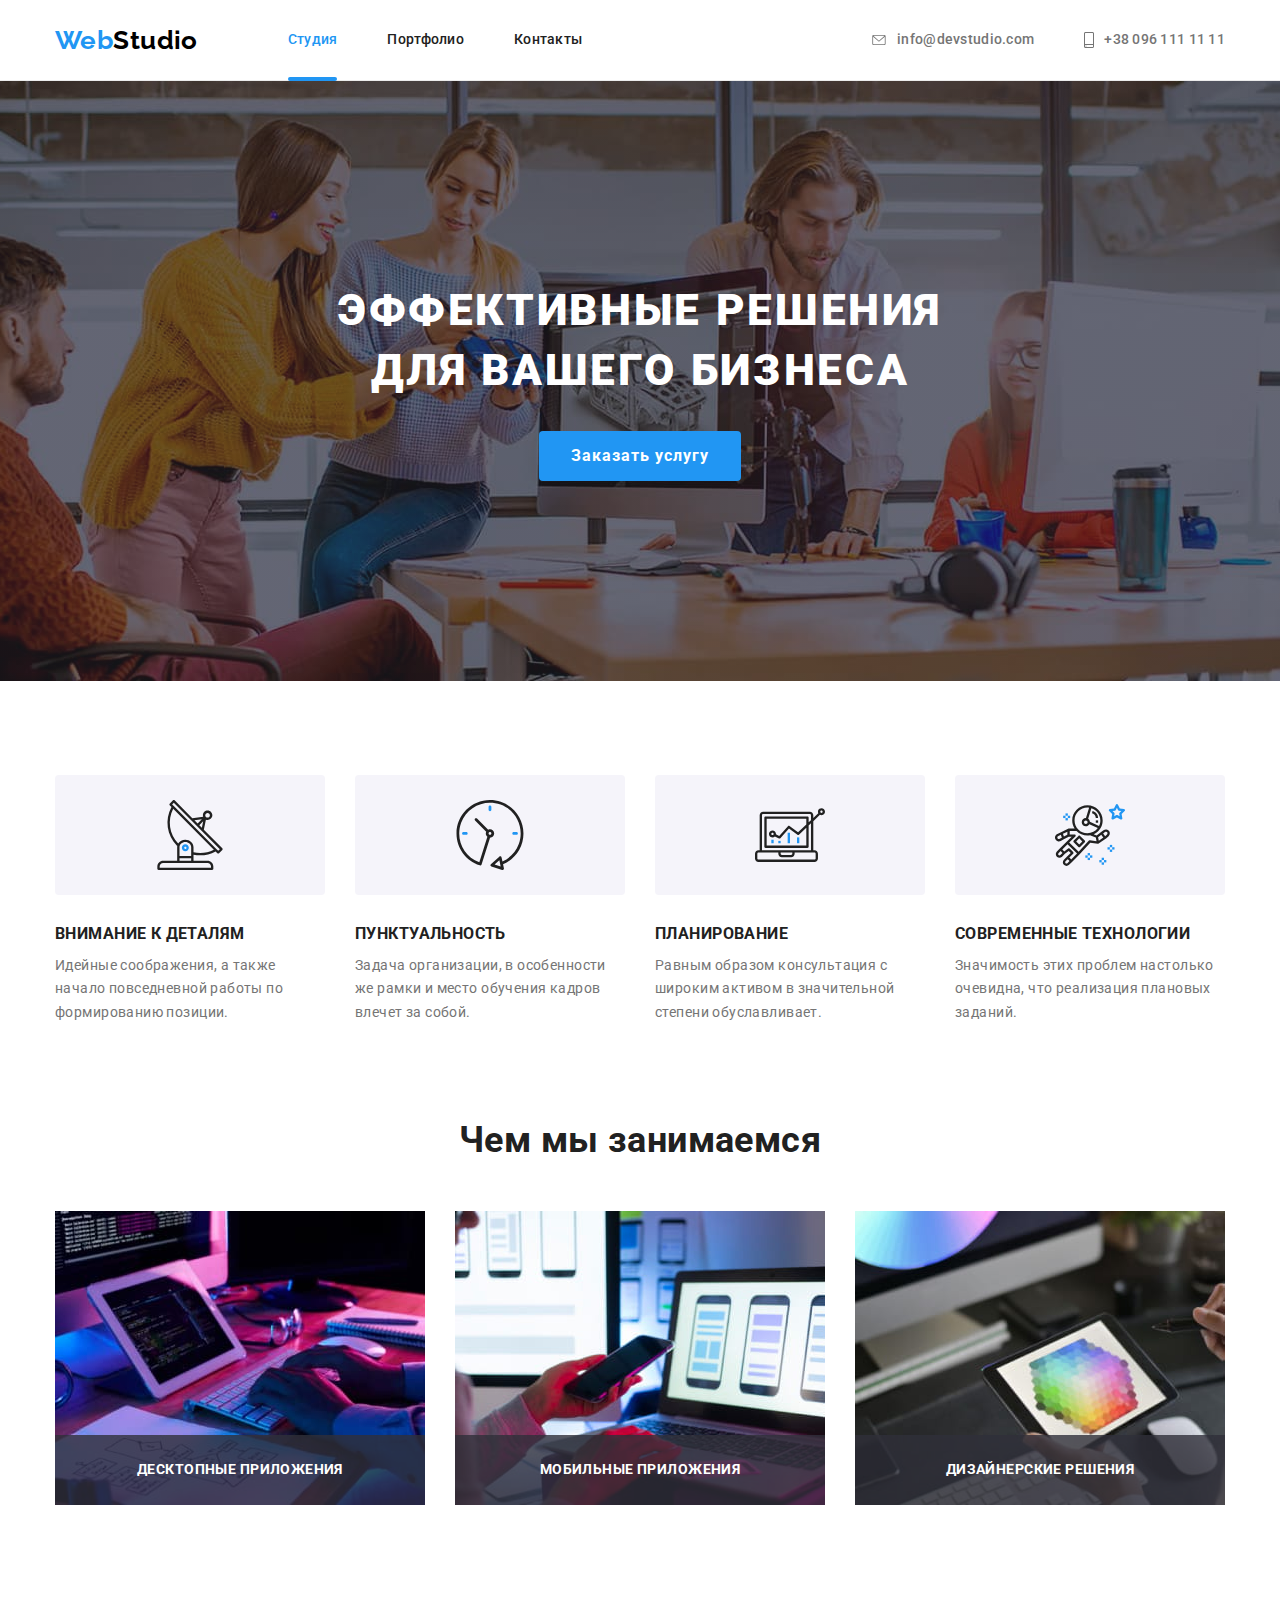
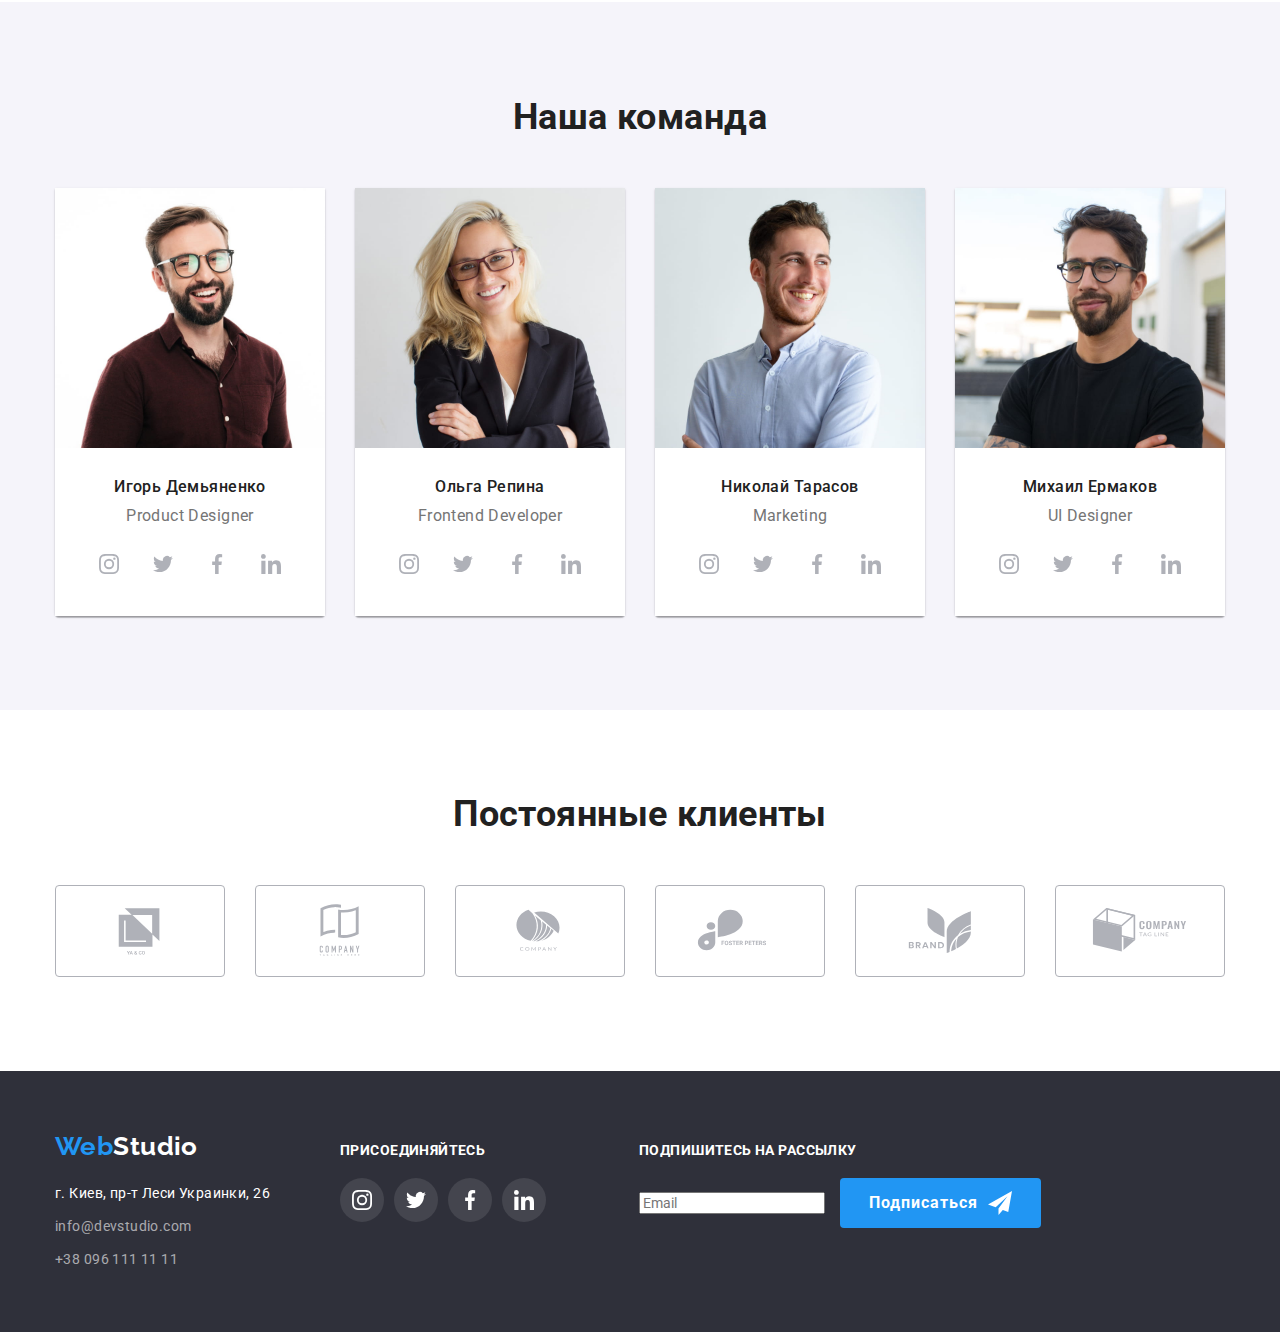
==== index.html @ 041e8a65 "додано елементи" ====
<!DOCTYPE html>
<html lang="ru">
  <head>
    <meta charset="UTF-8">
    <meta http-equiv="X-UA-Compatible" content="IE=edge">
    <meta name="viewport" content="width=device-width, initial-scale=1.0">
    <title>WebStudio</title>
    <link href="https://fonts.googleapis.com/css2?family=Raleway:wght@700&family=Roboto:wght@400;500;700;900&display=swap" rel="stylesheet">
    <link rel="stylesheet" href="https://cdnjs.cloudflare.com/ajax/libs/modern-normalize/1.1.0/modern-normalize.min.css">
    <link rel="stylesheet" href="./css/styles.css">
  </head>
  <body>
    <!--Шапка сайта -->
    <header class="header">
      <div class="container site-header">
        <nav class="nav">
          <a href="./index.html" class="logo"><span class="accent">Web</span>Studio</a>
          <ul class="site-nav list">
            <li class="item"><a href="./index.html" class="link current">Студия</a></li>
            <li class="item"><a href="./portfolio.html" class="link">Портфолио</a></li>
            <li class="item"><a href="" class="link">Контакты</a></li>
          </ul>
        </nav>
        <ul class="contacts list">
          <li class="item"><a href="mailto:info@devstudio.com" class="link"><svg class="contacts-icon" width="16" height="10"><use href="./img/icons.svg#icon-envelope"></use></svg>info@devstudio.com</a></li>
          <li class="item"><a href="telto:+380961111111" class="link"><svg class="contacts-icon" width="10" height="16">
            <use href="./img/icons.svg#icon-smartphone"></use>
          </svg>+38 096 111 11 11</a></li>
        </ul>
      </div>
    </header>
    <main>
      <!--Секция Герой -->
      <section class="hero">
        <h1 class="hero-title">Эффективные решения для вашего бизнеса</h1>
        <button type="button" class="button main" data-modal-open>Заказать услугу</button>
      </section>
      <!--Секция Наши преимущества -->
      <section class="section">
        <div class="container">
          <h2 class="visually-hidden">Наши преимущества</h2>
            <ul class="features-list">
              <li class="item icon-antenna">
                <h3 class="title">Внимание к деталям</h3>
                <p class="features-description">Идейные соображения, а также начало повседневной работы по формированию позиции.</p>
              </li>
              <li class="item icon-clock">
                <h3 class="title">Пунктуальность</h3>
                <p class="features-description">Задача организации, в особенности же рамки и место обучения кадров влечет за собой.
                </p>
              </li>
              <li class="item icon-diagram">
                <h3 class="title">Планирование</h3>
                <p class="features-description">Равным образом консультация с широким активом в значительной степени обуславливает.
                </p>
              </li>
              <li class="item icon-astronaut">
                <h3 class="title">Современные технологии</h3>
                <p class="features-description">Значимость этих проблем настолько очевидна, что реализация плановых заданий.</p>
              </li>
            </ul>
        </div>
      </section>
      <!--Секция  Чем мы занимаемся-->
      <section class="section function">
        <div class="container">
          <h2 class="section-title">Чем мы занимаемся</h2>
          <ul class="function-list">
            <li class="item">
              <a href="">
                <div class="function-card">
                  <img src="./img/box1.jpg" alt="Написание кода" width="370" class="function-card-image">
                  <p class="function-card-text">Десктопные приложения</p>
                </div>
              </a>
            </li>
            <li class="item">
              <a href=""> 
                <div class="function-card">
                  <img src="./img/box2.jpg" alt="Работа над мобильной версией сайта" width="370" class="function-card-image">
                  <p class="function-card-text">Мобильные приложения</p>
                </div>
              </a>
            </li>
            <li class="item">
              <a href="">
                <div class="function-card"> 
                  <img src="./img/box3.jpg" alt="Выбор цветовой гаммы" width="370" class="function-card-image">
                  <p class="function-card-text">Дизайнерские решения</p>
                </div>
              </a>
            </li>
          </ul>
        </div>
      </section>
      <!--Секция Наша команда-->
      <section class="section team">
        <div class="container">
          <h2 class="section-title">Наша команда</h2>
          <ul class="team-list">
            <li class="item">
              <img src="./img/img1.jpg" alt="фото Игоря Демьяненко" width="270" class="card-image">
              <div class="team-member-description">
                <h3 class="team-member-name">Игорь Демьяненко</h3>
                <p class="team-member-proffesion">Product Designer</p>
                <ul class="social-media-list">
                  <li class="social-media-item"><a href="" class="social-media-link">
                      <svg class="icon" width="20px" height="20px">
                        <use href="./img/icons.svg#icon-instagram">
                        </use>
                      </svg>
                    </a>
                  </li>
                  <li class="social-media-item"><a href="" class="social-media-link">
                      <svg class="icon" width="20px" height="20px">
                        <use href="./img/icons.svg#icon-twitter">
                        </use>
                      </svg>
                    </a>
                  </li>
                  <li class="social-media-item"><a href="" class="social-media-link">
                      <svg class="icon" width="20px" height="20px">
                        <use href="./img/icons.svg#icon-facebook">
                        </use>
                      </svg>
                    </a>
                  </li>
                  <li class="social-media-item"><a href="" class="social-media-link">
                      <svg class="icon" width="20px" height="20px">
                        <use href="./img/icons.svg#icon-linkedin">
                        </use>
                      </svg>
                    </a>
                  </li>
                </ul>
              </div>
            </li>
            <li class="item">
              <img src="./img/img2.jpg" alt="Фото Ольги Репиной" width="270" class="card-image">
              <div class="team-member-description">
                <h3 class="team-member-name">Ольга Репина</h3>
                <p class="team-member-proffesion">Frontend Developer</p>
                <ul class="social-media-list">
                  <li class="social-media-item"><a href="" class="social-media-link">
                      <svg class="icon" width="20px" height="20px">
                        <use href="./img/icons.svg#icon-instagram">
                        </use>
                      </svg>
                    </a>
                  </li>
                  <li class="social-media-item"><a href="" class="social-media-link">
                      <svg class="icon" width="20px" height="20px">
                        <use href="./img/icons.svg#icon-twitter">
                        </use>
                      </svg>
                    </a>
                    </li>
                  <li class="social-media-item"><a href="" class="social-media-link">
                      <svg class="icon" width="20px" height="20px">
                        <use href="./img/icons.svg#icon-facebook">
                        </use>
                      </svg>
                    </a>
                  </li>
                  <li class="social-media-item"><a href="" class="social-media-link">
                      <svg class="icon" width="20px" height="20px">
                        <use href="./img/icons.svg#icon-linkedin">
                        </use>
                      </svg>
                    </a>
                  </li>
                </ul>
              </div>
            </li>
            <li class="item">
              <img src="./img/img3.jpg" alt="Фото Николая Тарасова" width="270" class="card-image">
              <div class="team-member-description">
                <h3 class="team-member-name">Николай Тарасов</h3>
                <p class="team-member-proffesion">Marketing</p>
                <ul class="social-media-list">
                  <li class="social-media-item"><a href="" class="social-media-link">
                      <svg class="icon" width="20px" height="20px">
                        <use href="./img/icons.svg#icon-instagram">
                        </use>
                      </svg>
                    </a>
                  </li>
                  <li class="social-media-item"><a href="" class="social-media-link">
                      <svg class="icon" width="20px" height="20px">
                        <use href="./img/icons.svg#icon-twitter">
                        </use>
                      </svg>
                    </a>
                  </li>
                  <li class="social-media-item"><a href="" class="social-media-link">
                      <svg class="icon" width="20px" height="20px">
                        <use href="./img/icons.svg#icon-facebook">
                        </use>
                      </svg>
                    </a>
                  </li>
                  <li class="social-media-item"><a href="" class="social-media-link">
                      <svg class="icon" width="20px" height="20px">
                        <use href="./img/icons.svg#icon-linkedin">
                        </use>
                      </svg>
                    </a>
                  </li>
                </ul>
              </div>
            </li>
            <li class="item">
              <img src="./img/img4.jpg" alt="Фото Михаила Ермакова" width="270" class="card-image">
              <div class="team-member-description">
                <h3 class="team-member-name">Михаил Ермаков</h3>
                <p class="team-member-proffesion">UI Designer</p>
                <ul class="social-media-list">
                  <li class="social-media-item"><a href="" class="social-media-link">
                      <svg class="icon" width="20px" height="20px">
                        <use href="./img/icons.svg#icon-instagram">
                        </use>
                      </svg>
                    </a>
                  </li>
                  <li class="social-media-item"><a href="" class="social-media-link">
                      <svg class="icon" width="20px" height="20px">
                        <use href="./img/icons.svg#icon-twitter">
                        </use>
                      </svg>
                    </a>
                  </li>
                  <li class="social-media-item"><a href="" class="social-media-link">
                      <svg class="icon" width="20px" height="20px">
                        <use href="./img/icons.svg#icon-facebook">
                        </use>
                      </svg>
                    </a>
                  </li>
                  <li class="social-media-item"><a href="" class="social-media-link">
                      <svg class="icon" width="20px" height="20px">
                        <use href="./img/icons.svg#icon-linkedin">
                        </use>
                      </svg>
                    </a>
                  </li>
                </ul>
              </div>
            </li>
          </ul>
        </div>
      </section>
      <!-- Клиенты -->
      <section class="section clients">
        <div class="container clients">
          <h2 class="section-title">Постоянные клиенты</h2>
          <ul class="clients-list">
            <li class="item"><a href="" class="link">
                <svg width="106" height="60">
                  <use href="./img/icons.svg#icon-ya"></use>
                </svg>
              </a>
            </li>
            <li class="item"><a href="" class="link">
                <svg width="106" height="60">
                  <use href="./img/icons.svg#icon-taglinehere"></use>
                </svg>
              </a>
            </li>
            <li class="item"><a href="" class="link">
                <svg width="106" height="60">
                  <use href="./img/icons.svg#icon-company"></use>
                </svg>
              </a>
            </li>
            <li class="item"><a href="" class="link">
                <svg width="106" height="60">
                  <use href="./img/icons.svg#icon-foster"></use>
                </svg>
              </a>
            </li>
            <li class="item"><a href="" class="link">
                <svg width="106" height="60">
                  <use href="./img/icons.svg#icon-brand"></use>
                </svg>
              </a>
            </li>
            <li class="item"><a href="" class="link">
                <svg width="106" height="60">
                  <use href="./img/icons.svg#icon-tagline"></use>
                </svg>
              </a>
            </li>
          </ul>
        </div>
        </section>
      </main>
    <!--Footer-->
    <footer class="footer">
      <div class="container container-footer">
        <div class="footer-main">
        <a href="./index.html" class="logo"><span class="accent">Web</span>Studio</a>
        <!-- Контакты -->
        <address class="address">
          <p class="physical">г. Киев, пр-т Леси Украинки, 26</p>
          <ul class="footer-contacts">
            <li class="item"><a href="mailto:info@devstudio.com" class="link">info@devstudio.com</a></li>
            <li class="item"><a href="telto:+380961111111" class="link">+38 096 111 11 11</a></li>
          </ul>
        </address>
      </div>
        <div class="footer-social-media">
          <h2 class="footer-title">присоединяйтесь</h2>
          <ul class="social-media-list">
            <li class="social-media-item"><a href="" class="social-media-link footer-link">
                <svg class="icon" width="20px" height="20px">
                  <use href="./img/icons.svg#icon-instagram">
                  </use>
                </svg>
              </a>
            </li>
            <li class="social-media-item"><a href="" class="social-media-link footer-link">
                <svg class="icon" width="20px" height="20px">
                  <use href="./img/icons.svg#icon-twitter">
                  </use>
                </svg>
              </a>
            </li>
            <li class="social-media-item"><a href="" class="social-media-link footer-link">
                <svg class="icon" width="20px" height="20px">
                  <use href="./img/icons.svg#icon-facebook">
                  </use>
                </svg>
              </a>
            </li>
            <li class="social-media-item"><a href="" class="social-media-link footer-link">
                <svg class="icon" width="20px" height="20px">
                  <use href="./img/icons.svg#icon-linkedin">
                  </use>
                </svg>
              </a>
            </li>
          </ul>
        </div>
        <div class="subscription-box">
          <h2 class="footer-title">Подпишитесь на рассылку</h2>
          <form action="" name="subscription" autocomplete="on">
            <label>
              <input type="email" name="email" class="subscription-input" placeholder="Email">
            </label>
              <button type="submit" class="button subscription-button">
                Подписаться
                <svg class="subscription-icon" width="24" height="24">
                  <use href="./img/icons.svg#icon-plane"></use>
                </svg>
              </button>
          </form>
        </div>
      </div>
    </footer>

    <div class="backdrop is-hidden" data-modal>
      <div class="modal">
        <button class="button-modal" data-modal-close>
          <svg width="11px" height="11px"><use href="./img/icons.svg#icon-close"></use>
          </svg>
        </button>
        <h2 class="modal-title">Оставьте свои данные, мы вам перезвоним</h2>
        <form action="" name="feedback" autocomplete="on">
          <label>
            Имя
            <svg width="18" height="18">
              <use href="./img/icons.svg#icon-person"></use>
            </svg>
            <input type="text" name="username">
          </label>
          <label>
            Телефон
            <svg width="18" height="18">
              <use href="./img/icons.svg#icon-phone"></use>
            </svg>
            <input type="tel" name="phone">
          </label>
          <label>
            Почта
            <svg width="18" height="18">
              <use href="./img/icons.svg#icon-email"></use>
            </svg>
            <input type="email" name="email">
          </label>
          <label>
            Комментарий
            <textarea name="Comment" rows="10"></textarea>
          </label>
          <label>
            <input type="checkbox" name="agreement" >
            <svg width="16" height="15">
              <use href="./img/icons.svg#icon-consent"></use>
            </svg>
            Соглашаюсь с рассылкой и принимаю <a href="">Условия договора</a>
          </label>
          <button type="submit" class="button button-send">Отправить</button>
        </form>
      </div>
    </div>

    <script src="./js/modal.js"></script>
  </body>
</html>
---- css/styles.css ----
:root {
  --primary-text-color: #757575; 
  --title-color: #212121; 
  --secondary-text-color: #212121;
  --accent-color: #2196f3; 
  --hero-text-color: #fff; 
  --hero-background-color: #2f303a; 
  --footer-white-color: #fff; 
  --backgroud-white-color: #ffffff;
  --address-link-color: rgba(255, 255, 255, 0.6); 
  --logo-black: #000; 
  --footer-background-color: #2f303a; 
  --header-border-color: #ececec; 
  --background-section-color: #f5f4fa;
  --card-border-color: #eee;
  --features-icon-bg: #F5F4FA;
  --icons-color: #afb1b8;
  --footer-social-media-bg: #44454E;
  --gradient-color: rgba(47, 48, 58, 0.4);
  --function-text-color: #ffffff;
}

html {
  box-sizing: border-box;
}

*,
*::before,
*::after {
  box-sizing: inherit;
}



body {
  margin: 0;

  background-color: var(--backgroud-white-color);
  color: var(--primary-text-color);

  font-family: 'Roboto', sans-serif;
  letter-spacing: 0.03em;
  font-size: 14px;
}

.visually-hidden {
  position: absolute;
  width: 1px;
  height: 1px;
  margin: -1px;
  border: 0;
  padding: 0;

  white-space: nowrap;
  clip-path: inset(100%);
  clip: rect(0 0 0 0);
  overflow: hidden;
}

ul {
  list-style: none;
  margin: 0;
  padding: 0;
}

h1,
h2,
h3,
h4,
h5,
h6,
p {
  margin-top: 0;
  margin-bottom: 0;
}

.container {
  width: 1200px;
  padding-left: 15px;
  padding-right: 15px;
  margin: 0 auto;
}

.section {
  padding-top: 94px;
  padding-bottom: 94px;
}

.header {
  background-color: var(--background-white-color);
  border-bottom: 1px solid #ececec;
}

.container.site-header {
  display: flex;
  align-items: center;
  justify-content: space-between;
}

/* site nav */
.nav {
  display: flex;
  align-items: center;
  
}

.nav .logo {
  margin-right: 90px;

  color: var(--logo-black);

  font-family: 'Raleway', sans-serif;
  font-weight: 700;
  font-size: 26px;
  line-height: 1.19;
  text-decoration: none;
}

.accent {
  color: var(--accent-color);
}

.site-nav.list {
  display: flex;
}
.site-nav .item:not(:last-child) {
  margin-right: 50px;
}

.site-nav .link {
  display: block;
  padding-top: 32px;
  padding-bottom: 32px;

  color: var(--secondary-text-color);

  font-weight: 500;
  line-height: 1.14;
  letter-spacing: 0.02em;
  text-decoration: none;

  transition: color 250ms cubic-bezier(0.4, 0, 0.2, 1);
  }

.site-nav .link:hover,
.site-nav .link:focus {
  color: var(--accent-color);
}

.site-nav .link.current {
  position: relative;
  color: var(--accent-color);
}

.link.current::after {
  position: absolute;
  bottom: -1px;
  content: "";
  display: block;
  width: 100%;
  height: 4px;
  background-color: var(--accent-color);
  border-radius: 2px;
}
.contacts .item:not(:last-child) {
  margin-right: 50px;
}

.contacts.list {
  display: flex;
}

.contacts .link {
  display: inline-flex;
  align-items: center;
  padding-top: 32px;
  padding-bottom: 32px;

  color: var(--primary-text-color);

  font-weight: 500;
  line-height: 1.14;
  letter-spacing: 0.02em;
  text-decoration: none;

  transition: color 250ms cubic-bezier(0.4, 0, 0.2, 1),
  fill 250ms cubic-bezier(0.4, 0, 0.2, 1);
}

.contacts-icon {
  margin-right: 10px;
  fill: currentColor;
}

.contacts .link:hover,
.contacts .link:focus {
  color: var(--accent-color);
  fill: var(--accent-color);
}

/* hero */
.hero {
  padding-top: 200px;
  padding-bottom: 200px;
  background-color: var(--hero-background-color);
  background-image: linear-gradient(to right,
    var(--gradient-color),
    var(--gradient-color)),
   url("../img/hero.jpg");
  background-repeat: no-repeat;
  background-position: center;
  
  text-align: center;
  height: 600px;
  max-width: 1600px;
  margin-left: auto;
  margin-right: auto;
}

.hero-title {
  width: 696px;
  margin-right: auto;
  margin-left: auto;
  margin-bottom: 30px;

  color: var(--hero-text-color);

  font-weight: 900;
  font-size: 44px;
  line-height: 1.36;
  letter-spacing: 0.06em;
  text-transform: uppercase;
}

.button {
  border: none;
  border-radius: 4px;
  display: inline-flex;
  justify-content: center;
   align-items: center;
   min-width: 200px;
  color: var(--hero-text-color);
  background-color: var(--accent-color);
  font-family: Roboto;
  font-weight: 700;
  font-size: 16px;
  line-height: 1.88;
  
  text-align: center;
  letter-spacing: 0.06em;

}

.button.main {
  padding: 10px 32px;
  
}

.section-title {
  margin-bottom: 50px;

  color: var(--title-color);

  font-weight: 700;
  font-size: 36px;
  line-height: 1.17;
  text-align: center;
}

/* features */
.features-list {
  display: flex;
}

.features-list .item::before {
  content: "";
  display: block;
  height: 120px;
  margin-bottom: 30px;
  border-radius: 4px;
  background-color: var(--features-icon-bg);
  
  background-repeat: no-repeat;
  background-position: center;
}

.icon-antenna::before {
  background-image: url("../img/antenna.svg" );
}

.icon-clock::before {
  background-image: url("../img/clock.svg");
}

.icon-diagram::before {
  background-image: url("../img/diagram.svg");
}

.icon-astronaut::before {
  background-image: url("../img/astronaut.svg");
}
.features-list .item {
  width: 270px;
}


.features-list .item:not(:last-child) {
  margin-right: 30px;
}
.features-list .title {
  margin-bottom: 10px;
  text-transform: uppercase;
  color: var(--secondary-text-color);

  font-weight: 700;
  line-height: 1.14;
}

.features-description {
  line-height: 1.7;
}

/* Чем мы занимаемся */
.section.function {
  padding-top: 0;
}

.function-list {
  display: inline-flex;
}

.function-list .item:not(:last-child) {
  margin-right: 30px;
}

.function-card-image {
  display: block;
}
.function-card {
  position: relative;
}

.function-card-text{
  position: absolute;
  bottom: 0;
  width: 100%;
  height: 70px;
  display: block;
  background-color: rgba(47, 48, 58, 0.8);

  color: var(--function-text-color);
  text-decoration: none;
  text-align: center;
  text-transform: uppercase;
  font-weight: 700;
  line-height: 1.14;
  padding-top: 27px;
  padding-bottom: 27px;
}


/* Наша команда */
.section.team {
  background-color: var(--background-section-color);
}

.team-list {
  display: flex;
}

.team-list .item:not(:last-child) {
  margin-right: 30px;
}

.team-list .item {
  background-color: var(--background-white-color);
  border-radius: 0px 0px 4px 4px;
  box-shadow: 0px 1px 3px rgba(0, 0, 0, 0.12),
  0px 1px 1px rgba(0, 0, 0, 0.14),
  0px 2px 1px rgba(0, 0, 0, 0.2);
}

.team-member-description {
  padding-top: 30px;
  padding-bottom: 30px;
  background-color: var(--backgroud-white-color);
}

.team-member-name {
  margin-bottom: 10px;

  color: var(--secondary-text-color);

  font-weight: 500;
  font-size: 16px;
  line-height: 1.18;
  text-align: center;
}

.team-member-proffesion {
  font-size: 16px;
  line-height: 1.18;
  text-align: center;
  margin-bottom: 16px;
}

.social-media-list {
  display: flex;
  align-items: center;
  justify-content: center;
    
}

.social-media-item:not(:last-child) {
  margin-right: 10px;
}

 .social-media-link {
  display: flex;
  justify-content: center;
  align-items: center;
  background-color: var(--backgroud-white-color);
  height: 44px;
  width: 44px;
  border-radius: 50%;
  fill: var(--icons-color);

  transition: background-color 250ms cubic-bezier(0.4, 0, 0.2, 1),
  fill 250ms cubic-bezier(0.4, 0, 0.2, 1);
}
 
.social-media-link:hover,
.social-media-link:focus {
  background-color: var(--accent-color);
  fill: #fff;
}
  
/* Clients */
.section.clients {
  padding-top: 83px;
  padding-bottom: 94px;
}
  .clients-list {
    display: flex;
    align-items: center;
    justify-content: center;
  }
  
  .clients-list .link {
    display: flex;
    justify-content: center;
    align-items: center;
    width: 170px;
    height: 92px;
    border: 1px solid #AFB1B8;
    border-radius: 4px;
    fill: var(--icons-color);

    transition: fill 250ms cubic-bezier(0.4, 0, 0.2, 1),
    border 250ms cubic-bezier(0.4, 0, 0.2, 1);
  }
  
  .clients-list .item:not(:last-child) {
    margin-right: 30px;
  }
  
  .clients-list .link:hover,
  .clients-list .link:focus {
    fill: var(--accent-color);
    border: 1px solid var(--accent-color);
  }

/* Футер */
.footer {
  padding-top: 60px;
  padding-bottom: 60px;

  background-color: var(--footer-background-color);
}

.container-footer {
  display: flex;
  align-items: baseline;
}

.footer-main {
  margin-right: 70px;
}
.footer .logo {
  display: inline-block;
  margin-bottom: 20px;

  color: var(--footer-white-color);

  font-family: 'Raleway', sans-serif;
  font-weight: 700;
  font-size: 26px;
  line-height: 1.19;
  text-decoration: none;
}

.address .physical {
  margin-bottom: 9px;
  color: var(--footer-white-color);

  font-style: normal;
  line-height: 1.71;
}

.address .link {
  display: inline-block;

  color: var(--address-link-color);

  font-style: normal;
  line-height: 1.71;
  text-decoration: none;

  transition: color 250ms cubic-bezier(0.4, 0, 0.2, 1);
}

.address .link:hover,
.address .link:focus {
  color: var(--accent-color);
}

.footer-contacts .item:not(:last-child) {
  margin-bottom: 9px;
}

.footer-title {
  font-size: 14px;
  margin-bottom: 20px;
  line-height: 1,14;
  text-transform: uppercase;
  color: var(--footer-white-color);
}

.social-media-link.footer-link {
  background-color: var(--footer-social-media-bg);
  fill: #fff;

  transition: background-color 250ms cubic-bezier(0.4, 0, 0.2, 1),

}

.social-media-link.footer-link:hover,
.social-media-link.footer-link:focus {
  background-color: var(--accent-color);}

  .subscription-box {
    margin-left: 93px;
  }

  .subscription-input {

  }

  .subscription-button {
    padding: 10px 29px;
    margin-left: 12px;
    box-shadow: drop-shadow(0px 4px 4px rgba(0, 0, 0, 0.25));
  }

  .subscription-icon {
    margin-left: 10px;
  }
/* Портфолио */

.filter-list {
  display: flex;
  justify-content: center;
  margin-bottom: 50px;
}

.filter-list .item:not(:last-child) {
  margin-right: 8px;
}

.button.filter {
  border: none;
  border-radius: 4px;
  display: inline-block;
  padding: 6px 22px;
  min-width: 73px;

  color: var(--secondary-text-color);
  background-color: #f5f4fa;

  font-family: 'Roboto', sans-serif;
  font-weight: 500;
  font-size: 16px;
  line-height: 1.62;
  text-align: center;
  letter-spacing: 0.03em;

  transition: background-color 250ms cubic-bezier(0.4, 0, 0.2, 1),
  color 250ms cubic-bezier(0.4, 0, 0.2, 1),
  filter 250ms cubic-bezier(0.4, 0, 0.2, 1);
}

.button.filter:hover,
.button.filter:focus {
  color: #ffffff;
  background-color: var(--accent-color);
  filter: drop-shadow(0px 4px 4px rgba(0, 0, 0, 0.25));
}

.project-list {
  display: flex;
  flex-wrap: wrap;
}

.project-link {
  display: block;
  text-decoration: none;

  transition: box-shadow 250ms cubic-bezier(0.4, 0, 0.2, 1);
 }

.project-list .item {
  width: calc((100% - 60px) / 3);
  margin-right: 30px;
  margin-bottom: 30px;
  
}

.project-list .item:nth-child(3n) {
  margin-right: 0;
}

.project-list .item:nth-last-child(-n + 3) {
  margin-bottom: 0;
}

.card-image {
  display: block;
}

.card-description {
  border-left-color: var(--card-border-color);
  border-left-width: 1px;
  border-left-style: solid;
  border-bottom-color: var(--card-border-color);
  border-bottom-width: 1px;
  border-bottom-style: solid;
  border-right-color: var(--card-border-color);
  border-right-width: 1px;
  border-right-style: solid;

  padding: 20px 24px;
}

.project-name {
  margin-bottom: 4px;
  color: var(--secondary-text-color);

  font-weight: 700;
  font-size: 18px;
  line-height: 2;
  letter-spacing: 0.06em;
}

.project-type {
  font-size: 16px;
  line-height: 1.88;
  color: var(--primary-text-color);
}

.project-link:hover,
.project-link:focus {
  box-shadow: 
  0px 1px 1px rgba(0, 0, 0, 0.12),
  0px 4px 4px rgba(0, 0, 0, 0.06),
  1px 4px 6px rgba(0, 0, 0, 0.16);
}

.project-link:hover .project-desc,
.project-link:focus .project-desc {
  
  transform: translateY(-100%);
}

.project-detail {
position: relative;
overflow: hidden;
}

.project-desc {
  position: absolute;
  transition: transform 250ms cubic-bezier(0.4, 0, 0.2, 1);
  
  background-color: rgba(33, 150, 243, 0.9);;
  width: 100%;
  height: 100%;
  padding: 63px 24px;

  font-size: 18px;
  line-height: 1.55;
  color: #FFFFFF;

  
}

/* Модальное окно */

.backdrop {
  position: fixed;
  top: 0;
  left: 0;

  background-color: rgba(0, 0, 0, 0.2);
  width: 100%;
  height: 100%;

  opacity: 1;

  transition: opacity 250ms cubic-bezier(0.4, 0, 0.2, 1),
  visibility 250ms cubic-bezier(0.4, 0, 0.2, 1);
}

.backdrop.is-hidden {
  opacity: 0;
  pointer-events: none;
  visibility: hidden;
}

.backdrop.is-hidden .modal {
  transform: translate(-50%, -50%) scale(1);
}
.modal {
  position: absolute;
  top: 50%;
  left: 50%;
  
  width: 528px;
  height: 581px;
  background-color: #fff;
  box-shadow: 0px 1px 3px rgba(0, 0, 0, 0.12),
  0px 1px 1px rgba(0, 0, 0, 0.14),
  0px 2px 1px rgba(0, 0, 0, 0.2);
  border-radius: 4px;

  transform: translate(-50%, -50%) scale(1.1);
  transition: scale 250ms cubic-bezier(0.4, 0, 0.2, 1);
}

.button-modal {
  position: absolute;
  top: 8px;
  right: 8px;

  width: 30px;
  height: 30px;
  display: flex;
  justify-content: center;
  align-items: center;
  background-color: #fff;
  border: 1px solid rgba(0, 0, 0, 0.1);
  border-radius: 50%;
}

.button-modal:hover,
.button-modal:focus {
  fill: var(--accent-color);
}
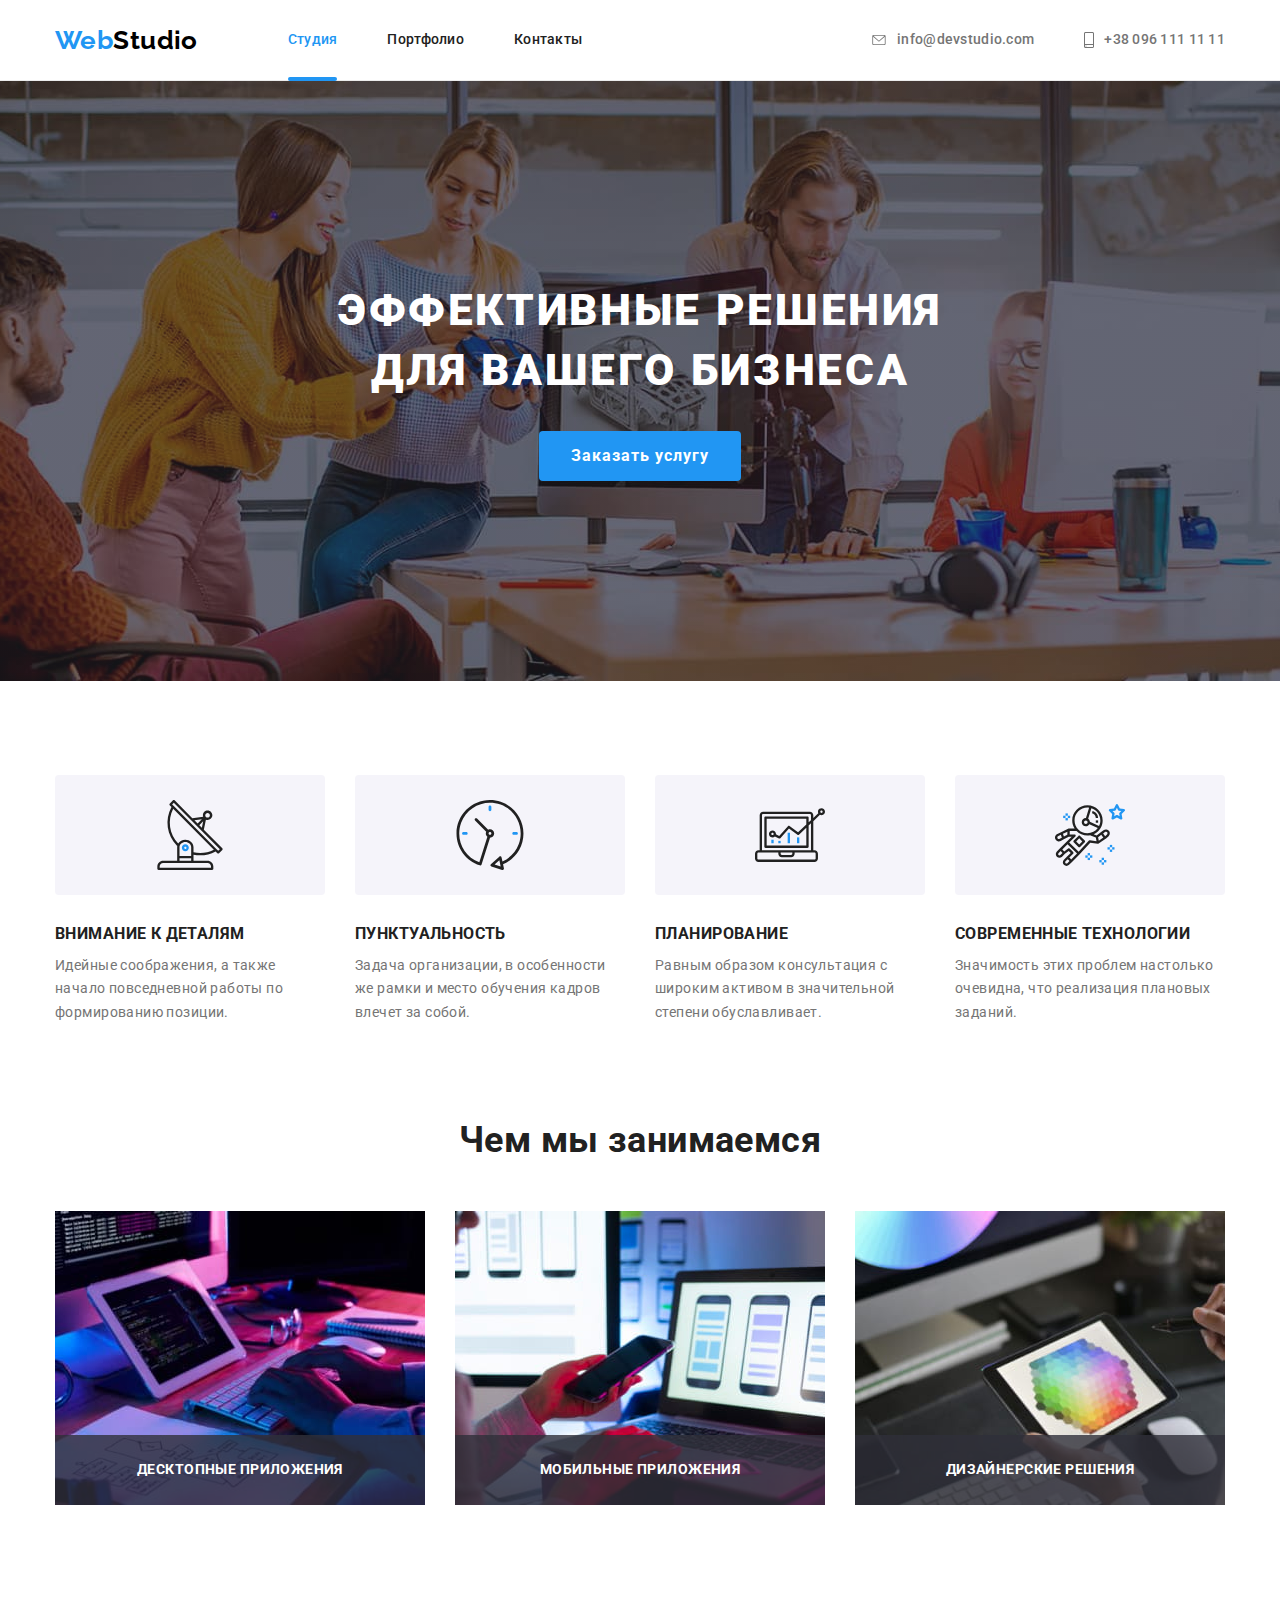
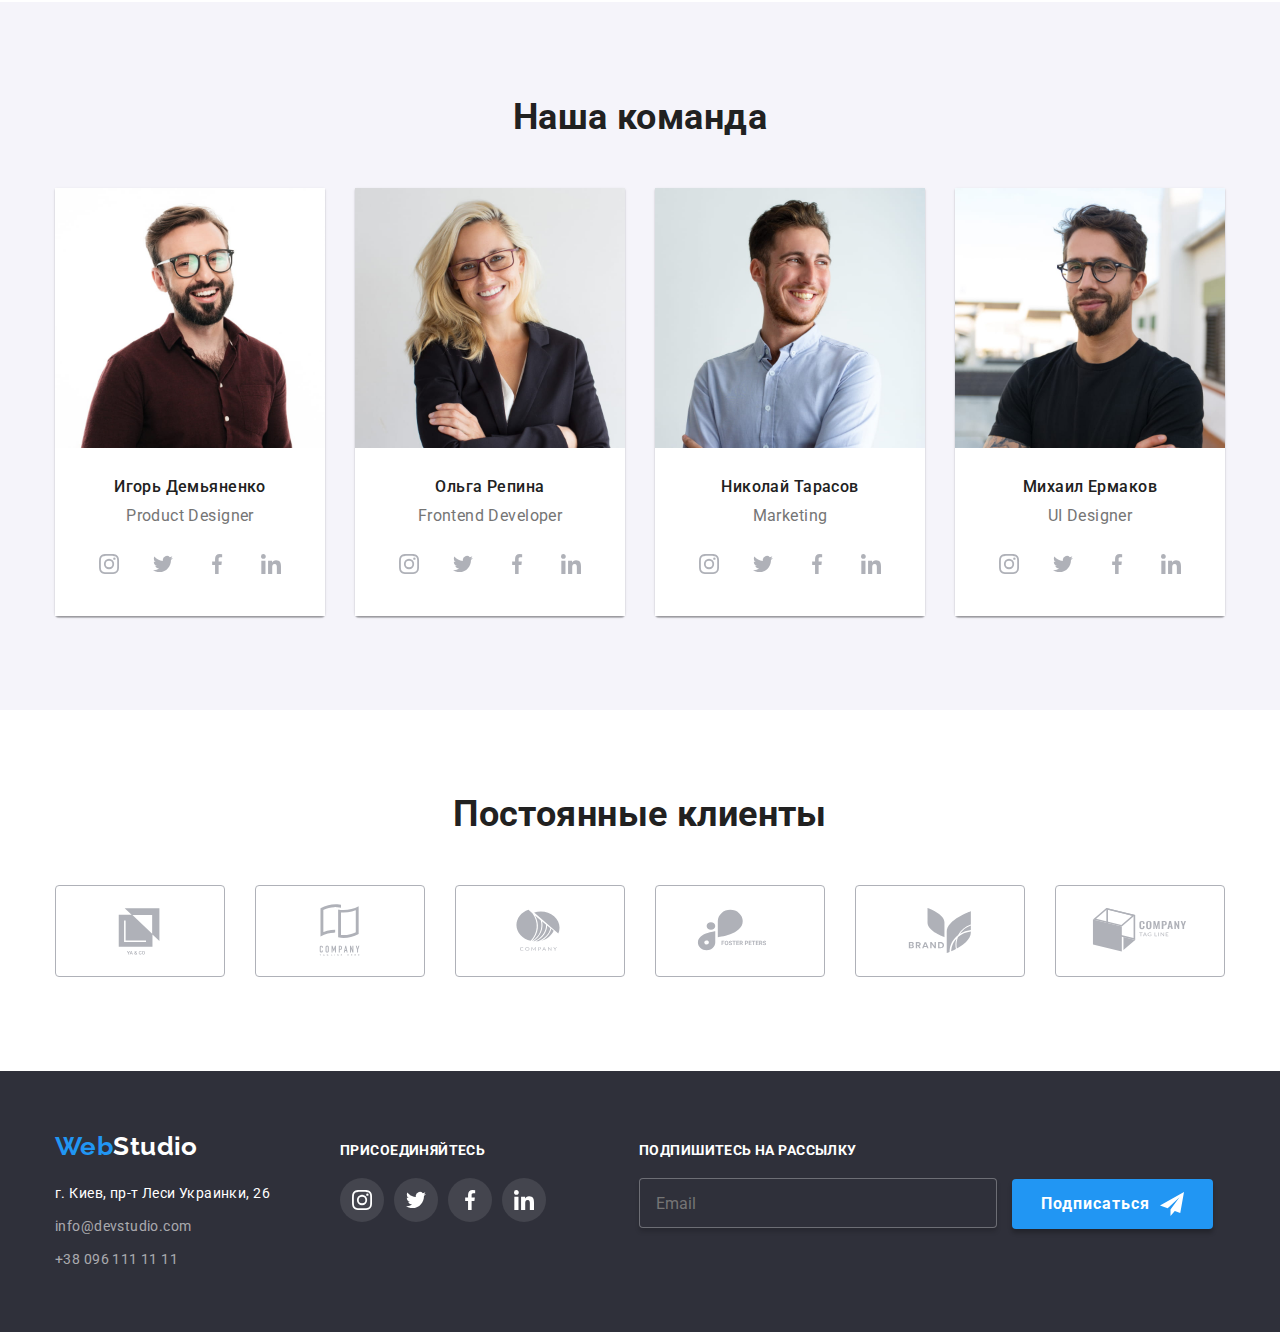
==== commit 77b67e3e: "Додано оформлення форм" ====
--- a/index.html
+++ b/index.html
@@ -365,39 +365,52 @@
           </svg>
         </button>
         <h2 class="modal-title">Оставьте свои данные, мы вам перезвоним</h2>
-        <form action="" name="feedback" autocomplete="on">
-          <label>
-            Имя
-            <svg width="18" height="18">
-              <use href="./img/icons.svg#icon-person"></use>
-            </svg>
-            <input type="text" name="username">
-          </label>
-          <label>
-            Телефон
-            <svg width="18" height="18">
-              <use href="./img/icons.svg#icon-phone"></use>
-            </svg>
-            <input type="tel" name="phone">
-          </label>
-          <label>
-            Почта
-            <svg width="18" height="18">
-              <use href="./img/icons.svg#icon-email"></use>
-            </svg>
-            <input type="email" name="email">
-          </label>
-          <label>
-            Комментарий
-            <textarea name="Comment" rows="10"></textarea>
-          </label>
-          <label>
-            <input type="checkbox" name="agreement" >
-            <svg width="16" height="15">
-              <use href="./img/icons.svg#icon-consent"></use>
-            </svg>
-            Соглашаюсь с рассылкой и принимаю <a href="">Условия договора</a>
-          </label>
+        <form action="" name="feedback" autocomplete="on" class="form">
+          <div class="form-field">
+            <label class="form-label">
+              Имя
+              <input type="text" name="username" class="form-input">
+              <svg width="18" height="18" class="form-icon">
+                <use href="./img/icons.svg#icon-person"></use>
+              </svg>
+              
+            </label>
+          </div>
+          <div class="form-field">
+            <label class="form-label">
+              Телефон
+              <input type="tel" name="phone" class="form-input">
+              <svg width="18" height="18" class="form-icon">
+                <use href="./img/icons.svg#icon-phone"></use>
+              </svg>
+              
+            </label>
+          </div>
+          <div class="form-field">
+            <label for="email" class="form-label">
+               Почта
+              <input type="email" name="email" class="form-input" id="email">
+              <svg width="18" height="18" class="form-icon">
+                <use href="./img/icons.svg#icon-email"></use>
+              </svg>
+             
+            </label>
+          </div>
+          <div class="form-field comment-field">
+            <label class="form-label" >
+              Комментарий
+              <textarea name="Comment" rows="10" class="form-input comment" placeholder="Введите текст"></textarea>
+            </label>
+          </div>
+          
+            <label class="agreement">
+              <input type="checkbox" name="agreement" class="agreement-input">
+              <svg width="16" height="15" class="agreement-icon">
+                <use href="./img/icons.svg#icon-consent"></use>
+              </svg>
+              Соглашаюсь с рассылкой и принимаю <a href="">Условия договора</a>
+            </label>
+          
           <button type="submit" class="button button-send">Отправить</button>
         </form>
       </div>
--- a/css/styles.css
+++ b/css/styles.css
@@ -30,17 +30,15 @@
   box-sizing: inherit;
 }
 
-
-
 body {
   margin: 0;
-
-  background-color: var(--backgroud-white-color);
-  color: var(--primary-text-color);
 
   font-family: 'Roboto', sans-serif;
   letter-spacing: 0.03em;
   font-size: 14px;
+  
+  background-color: var(--backgroud-white-color);
+  color: var(--primary-text-color);
 }
 
 .visually-hidden {
@@ -58,9 +56,9 @@
 }
 
 ul {
-  list-style: none;
   margin: 0;
   padding: 0;
+  list-style: none;
 }
 
 h1,
@@ -86,6 +84,7 @@
   padding-bottom: 94px;
 }
 
+/* Header */
 .header {
   background-color: var(--background-white-color);
   border-bottom: 1px solid #ececec;
@@ -100,20 +99,18 @@
 /* site nav */
 .nav {
   display: flex;
-  align-items: center;
-  
+  align-items: center; 
 }
 
 .nav .logo {
   margin-right: 90px;
-
-  color: var(--logo-black);
-
+  
   font-family: 'Raleway', sans-serif;
   font-weight: 700;
   font-size: 26px;
   line-height: 1.19;
   text-decoration: none;
+  color: var(--logo-black);
 }
 
 .accent {
@@ -131,16 +128,15 @@
   display: block;
   padding-top: 32px;
   padding-bottom: 32px;
-
-  color: var(--secondary-text-color);
-
+ 
   font-weight: 500;
   line-height: 1.14;
   letter-spacing: 0.02em;
   text-decoration: none;
+  color: var(--secondary-text-color);
 
   transition: color 250ms cubic-bezier(0.4, 0, 0.2, 1);
-  }
+}
 
 .site-nav .link:hover,
 .site-nav .link:focus {
@@ -175,13 +171,12 @@
   align-items: center;
   padding-top: 32px;
   padding-bottom: 32px;
-
-  color: var(--primary-text-color);
-
+  
   font-weight: 500;
   line-height: 1.14;
   letter-spacing: 0.02em;
   text-decoration: none;
+  color: var(--primary-text-color);
 
   transition: color 250ms cubic-bezier(0.4, 0, 0.2, 1),
   fill 250ms cubic-bezier(0.4, 0, 0.2, 1);
@@ -202,19 +197,19 @@
 .hero {
   padding-top: 200px;
   padding-bottom: 200px;
-  background-color: var(--hero-background-color);
-  background-image: linear-gradient(to right,
-    var(--gradient-color),
-    var(--gradient-color)),
-   url("../img/hero.jpg");
-  background-repeat: no-repeat;
-  background-position: center;
-  
   text-align: center;
   height: 600px;
   max-width: 1600px;
   margin-left: auto;
   margin-right: auto;
+
+  background-repeat: no-repeat;
+  background-position: center;
+  background-color: var(--hero-background-color);
+  background-image: linear-gradient(to right,
+    var(--gradient-color),
+    var(--gradient-color)),
+   url("../img/hero.jpg"); 
 }
 
 .hero-title {
@@ -223,48 +218,45 @@
   margin-left: auto;
   margin-bottom: 30px;
 
-  color: var(--hero-text-color);
-
   font-weight: 900;
   font-size: 44px;
   line-height: 1.36;
   letter-spacing: 0.06em;
   text-transform: uppercase;
+  color: var(--hero-text-color);
 }
 
 .button {
+  display: inline-flex;
+  justify-content: center;
+  align-items: center;
+  min-width: 200px;
   border: none;
   border-radius: 4px;
-  display: inline-flex;
-  justify-content: center;
-   align-items: center;
-   min-width: 200px;
-  color: var(--hero-text-color);
-  background-color: var(--accent-color);
+
   font-family: Roboto;
   font-weight: 700;
   font-size: 16px;
-  line-height: 1.88;
-  
+  line-height: 1.88; 
   text-align: center;
   letter-spacing: 0.06em;
-
+  color: var(--hero-text-color);
+
+  background-color: var(--accent-color);
 }
 
 .button.main {
   padding: 10px 32px;
-  
 }
 
 .section-title {
   margin-bottom: 50px;
-
-  color: var(--title-color);
 
   font-weight: 700;
   font-size: 36px;
   line-height: 1.17;
   text-align: center;
+  color: var(--title-color);
 }
 
 /* features */
@@ -299,21 +291,22 @@
 .icon-astronaut::before {
   background-image: url("../img/astronaut.svg");
 }
+
 .features-list .item {
   width: 270px;
 }
 
-
 .features-list .item:not(:last-child) {
   margin-right: 30px;
 }
+
 .features-list .title {
   margin-bottom: 10px;
+  
+  font-weight: 700;
+  line-height: 1.14;
   text-transform: uppercase;
   color: var(--secondary-text-color);
-
-  font-weight: 700;
-  line-height: 1.14;
 }
 
 .features-description {
@@ -346,18 +339,18 @@
   width: 100%;
   height: 70px;
   display: block;
-  background-color: rgba(47, 48, 58, 0.8);
+  padding-top: 27px;
+  padding-bottom: 27px;
+  text-align: center;
 
   color: var(--function-text-color);
   text-decoration: none;
-  text-align: center;
   text-transform: uppercase;
   font-weight: 700;
   line-height: 1.14;
-  padding-top: 27px;
-  padding-bottom: 27px;
-}
-
+  
+  background-color: rgba(47, 48, 58, 0.8);
+}
 
 /* Наша команда */
 .section.team {
@@ -389,26 +382,24 @@
 .team-member-name {
   margin-bottom: 10px;
 
-  color: var(--secondary-text-color);
-
   font-weight: 500;
   font-size: 16px;
   line-height: 1.18;
   text-align: center;
+  color: var(--secondary-text-color);
 }
 
 .team-member-proffesion {
+  margin-bottom: 16px;
   font-size: 16px;
   line-height: 1.18;
   text-align: center;
-  margin-bottom: 16px;
 }
 
 .social-media-list {
   display: flex;
   align-items: center;
-  justify-content: center;
-    
+  justify-content: center;  
 }
 
 .social-media-item:not(:last-child) {
@@ -418,13 +409,13 @@
  .social-media-link {
   display: flex;
   justify-content: center;
-  align-items: center;
-  background-color: var(--backgroud-white-color);
+  align-items: center; 
   height: 44px;
   width: 44px;
   border-radius: 50%;
+
   fill: var(--icons-color);
-
+  background-color: var(--backgroud-white-color);
   transition: background-color 250ms cubic-bezier(0.4, 0, 0.2, 1),
   fill 250ms cubic-bezier(0.4, 0, 0.2, 1);
 }
@@ -440,25 +431,25 @@
   padding-top: 83px;
   padding-bottom: 94px;
 }
-  .clients-list {
-    display: flex;
-    align-items: center;
-    justify-content: center;
-  }
-  
-  .clients-list .link {
-    display: flex;
-    justify-content: center;
-    align-items: center;
-    width: 170px;
-    height: 92px;
-    border: 1px solid #AFB1B8;
-    border-radius: 4px;
-    fill: var(--icons-color);
-
-    transition: fill 250ms cubic-bezier(0.4, 0, 0.2, 1),
-    border 250ms cubic-bezier(0.4, 0, 0.2, 1);
-  }
+.clients-list {
+  display: flex;
+  align-items: center;
+  justify-content: center;
+}
+  
+.clients-list .link {
+  display: flex;
+  justify-content: center;
+  align-items: center;
+  width: 170px;
+  height: 92px;
+  
+  border: 1px solid #AFB1B8;
+  border-radius: 4px;
+  fill: var(--icons-color);
+  transition: fill 250ms cubic-bezier(0.4, 0, 0.2, 1),
+  border 250ms cubic-bezier(0.4, 0, 0.2, 1);
+}
   
   .clients-list .item:not(:last-child) {
     margin-right: 30px;
@@ -474,7 +465,6 @@
 .footer {
   padding-top: 60px;
   padding-bottom: 60px;
-
   background-color: var(--footer-background-color);
 }
 
@@ -491,7 +481,6 @@
   margin-bottom: 20px;
 
   color: var(--footer-white-color);
-
   font-family: 'Raleway', sans-serif;
   font-weight: 700;
   font-size: 26px;
@@ -502,7 +491,6 @@
 .address .physical {
   margin-bottom: 9px;
   color: var(--footer-white-color);
-
   font-style: normal;
   line-height: 1.71;
 }
@@ -511,7 +499,6 @@
   display: inline-block;
 
   color: var(--address-link-color);
-
   font-style: normal;
   line-height: 1.71;
   text-decoration: none;
@@ -539,34 +526,47 @@
 .social-media-link.footer-link {
   background-color: var(--footer-social-media-bg);
   fill: #fff;
-
   transition: background-color 250ms cubic-bezier(0.4, 0, 0.2, 1),
-
 }
 
 .social-media-link.footer-link:hover,
 .social-media-link.footer-link:focus {
   background-color: var(--accent-color);}
 
-  .subscription-box {
-    margin-left: 93px;
-  }
-
-  .subscription-input {
-
-  }
-
-  .subscription-button {
-    padding: 10px 29px;
-    margin-left: 12px;
-    box-shadow: drop-shadow(0px 4px 4px rgba(0, 0, 0, 0.25));
-  }
-
-  .subscription-icon {
-    margin-left: 10px;
-  }
+.subscription-box {
+  margin-left: 93px;
+}
+
+.subscription-input {
+  width: 358px;
+  height: 50px;
+  padding-top: 15px;
+  padding-bottom: 15px;
+  padding-left: 16px;
+  
+  font-size: 16px;
+  line-height: 1.25;
+  color: rgba(255, 255, 255, 0.6);  
+  
+  border: 1px solid rgba(255, 255, 255, 0.3);
+  box-sizing: border-box;
+  box-shadow: 0px 4px 4px rgba(0, 0, 0, 0.15);
+  border-radius: 4px;
+  background-color: var(--footer-background-color);
+  outline: none;
+}
+
+.subscription-button {
+  padding: 10px 29px;
+  margin-left: 12px;
+  box-shadow: 0px 4px 4px rgba(0, 0, 0, 0.25);
+}
+
+.subscription-icon {
+  margin-left: 10px;
+}
+
 /* Портфолио */
-
 .filter-list {
   display: flex;
   justify-content: center;
@@ -584,16 +584,15 @@
   padding: 6px 22px;
   min-width: 73px;
 
-  color: var(--secondary-text-color);
-  background-color: #f5f4fa;
-
   font-family: 'Roboto', sans-serif;
   font-weight: 500;
   font-size: 16px;
   line-height: 1.62;
   text-align: center;
   letter-spacing: 0.03em;
-
+  color: var(--secondary-text-color);
+
+  background-color: #f5f4fa;
   transition: background-color 250ms cubic-bezier(0.4, 0, 0.2, 1),
   color 250ms cubic-bezier(0.4, 0, 0.2, 1),
   filter 250ms cubic-bezier(0.4, 0, 0.2, 1);
@@ -614,15 +613,13 @@
 .project-link {
   display: block;
   text-decoration: none;
-
   transition: box-shadow 250ms cubic-bezier(0.4, 0, 0.2, 1);
  }
 
 .project-list .item {
   width: calc((100% - 60px) / 3);
   margin-right: 30px;
-  margin-bottom: 30px;
-  
+  margin-bottom: 30px; 
 }
 
 .project-list .item:nth-child(3n) {
@@ -638,6 +635,7 @@
 }
 
 .card-description {
+  padding: 20px 24px;
   border-left-color: var(--card-border-color);
   border-left-width: 1px;
   border-left-style: solid;
@@ -646,15 +644,13 @@
   border-bottom-style: solid;
   border-right-color: var(--card-border-color);
   border-right-width: 1px;
-  border-right-style: solid;
-
-  padding: 20px 24px;
+  border-right-style: solid;  
 }
 
 .project-name {
   margin-bottom: 4px;
+  
   color: var(--secondary-text-color);
-
   font-weight: 700;
   font-size: 18px;
   line-height: 2;
@@ -677,20 +673,16 @@
 
 .project-link:hover .project-desc,
 .project-link:focus .project-desc {
-  
   transform: translateY(-100%);
 }
 
 .project-detail {
-position: relative;
-overflow: hidden;
+  position: relative;
+  overflow: hidden;
 }
 
 .project-desc {
   position: absolute;
-  transition: transform 250ms cubic-bezier(0.4, 0, 0.2, 1);
-  
-  background-color: rgba(33, 150, 243, 0.9);;
   width: 100%;
   height: 100%;
   padding: 63px 24px;
@@ -699,22 +691,20 @@
   line-height: 1.55;
   color: #FFFFFF;
 
-  
+  background-color: rgba(33, 150, 243, 0.9);
+  transition: transform 250ms cubic-bezier(0.4, 0, 0.2, 1); 
 }
 
 /* Модальное окно */
-
 .backdrop {
   position: fixed;
   top: 0;
   left: 0;
-
-  background-color: rgba(0, 0, 0, 0.2);
   width: 100%;
   height: 100%;
 
   opacity: 1;
-
+  background-color: rgba(0, 0, 0, 0.2);
   transition: opacity 250ms cubic-bezier(0.4, 0, 0.2, 1),
   visibility 250ms cubic-bezier(0.4, 0, 0.2, 1);
 }
@@ -732,9 +722,13 @@
   position: absolute;
   top: 50%;
   left: 50%;
-  
   width: 528px;
-  height: 581px;
+  min-height: 581px;
+  padding-left: 40px;
+  padding-right: 39px;
+  padding-top: 40px;
+  padding-bottom: 40px;
+
   background-color: #fff;
   box-shadow: 0px 1px 3px rgba(0, 0, 0, 0.12),
   0px 1px 1px rgba(0, 0, 0, 0.14),
@@ -755,12 +749,138 @@
   display: flex;
   justify-content: center;
   align-items: center;
+
   background-color: #fff;
   border: 1px solid rgba(0, 0, 0, 0.1);
   border-radius: 50%;
+  transition: fill 250ms cubic-bezier(0.4, 0, 0.2, 1);
 }
 
 .button-modal:hover,
 .button-modal:focus {
   fill: var(--accent-color);
-}+}
+
+.modal-title {
+  font-size: 20px;
+  line-height: 1.15;
+  color: #000;
+  margin-bottom: 12px;
+  text-align: center;
+}
+
+/* Form */
+.form {
+  width: 100%;
+  height: 100%;
+}
+
+.form-field {
+  margin-bottom: 10px;
+}
+
+.form-label {
+  position: relative; 
+
+  font-size: 12px;
+  line-height: 1.16;
+  letter-spacing: 0.01em;
+}
+
+.form-input {
+  margin-top: 4px;
+  width: 448px;
+  padding-top: 12px;
+  padding-bottom: 12px;
+  padding-left: 42px;
+
+  border: 1px solid rgba(33, 33, 33, 0.2);
+  border-radius: 4px;
+  outline: none;
+  transition: border 250ms cubic-bezier(0.4, 0, 0.2, 1);
+}
+
+.form-icon {
+  position: absolute;
+  left: 15px;
+  top: 50%;
+
+  transform: translateY(33%);
+  transition: fill 250ms cubic-bezier(0.4, 0, 0.2, 1)
+}
+
+.comment-field {
+  margin-bottom: 20px;
+}
+
+.form-input.comment {
+  width: 448px;
+  height: 120px;
+  padding-left: 16px;
+  padding-right: 16px;
+  resize: none;
+  
+  font-size: 14px;
+  line-height: 1.14;
+  letter-spacing: 0.01em;
+}
+
+.comment::placeholder {
+  font-size: 14px;
+  line-height: 1.14;
+  letter-spacing: 0.01em;
+  color: rgba(117, 117, 117, 0.5);
+}
+
+.form-input:focus {
+  border: 1px solid var(--accent-color);
+}
+
+.form-input:focus ~ .form-icon {
+  fill: var(--accent-color);
+}
+
+.agreement {
+  display: flex;
+  align-items: center;
+  justify-content: center;
+}
+
+.agreement-input {
+  -webkit-appearance: none;
+  -moz-appearance: none;
+  appearance: none;
+  position: absolute;
+}
+
+.agreement-icon {
+  border: 2px solid black;
+  border-radius: 2px;
+  margin-right: 7px;
+  fill: none;
+  transition: border 250ms cubic-bezier(0.4, 0, 0.2, 1),
+  background-color 250ms cubic-bezier(0.4, 0, 0.2, 1),
+  fill 250ms cubic-bezier(0.4, 0, 0.2, 1)
+}
+
+.agreement-input:checked ~ .agreement-icon {
+  border: 0;
+  background-color: var(--accent-color);
+  fill: #fff;
+}
+
+.button-send {
+  margin-top: 30px;
+  margin-left: 124px;
+  margin-right: 124px;
+  padding: 10px 55px;
+
+  box-shadow: 0px 4px 4px rgba(0, 0, 0, 0.15);
+  transition: background-color 250ms cubic-bezier(0.4, 0, 0.2, 1)
+}
+
+.button-send:hover,
+.button-send:focus {
+ background-color: #188CE8;
+ cursor: pointer; 
+}
